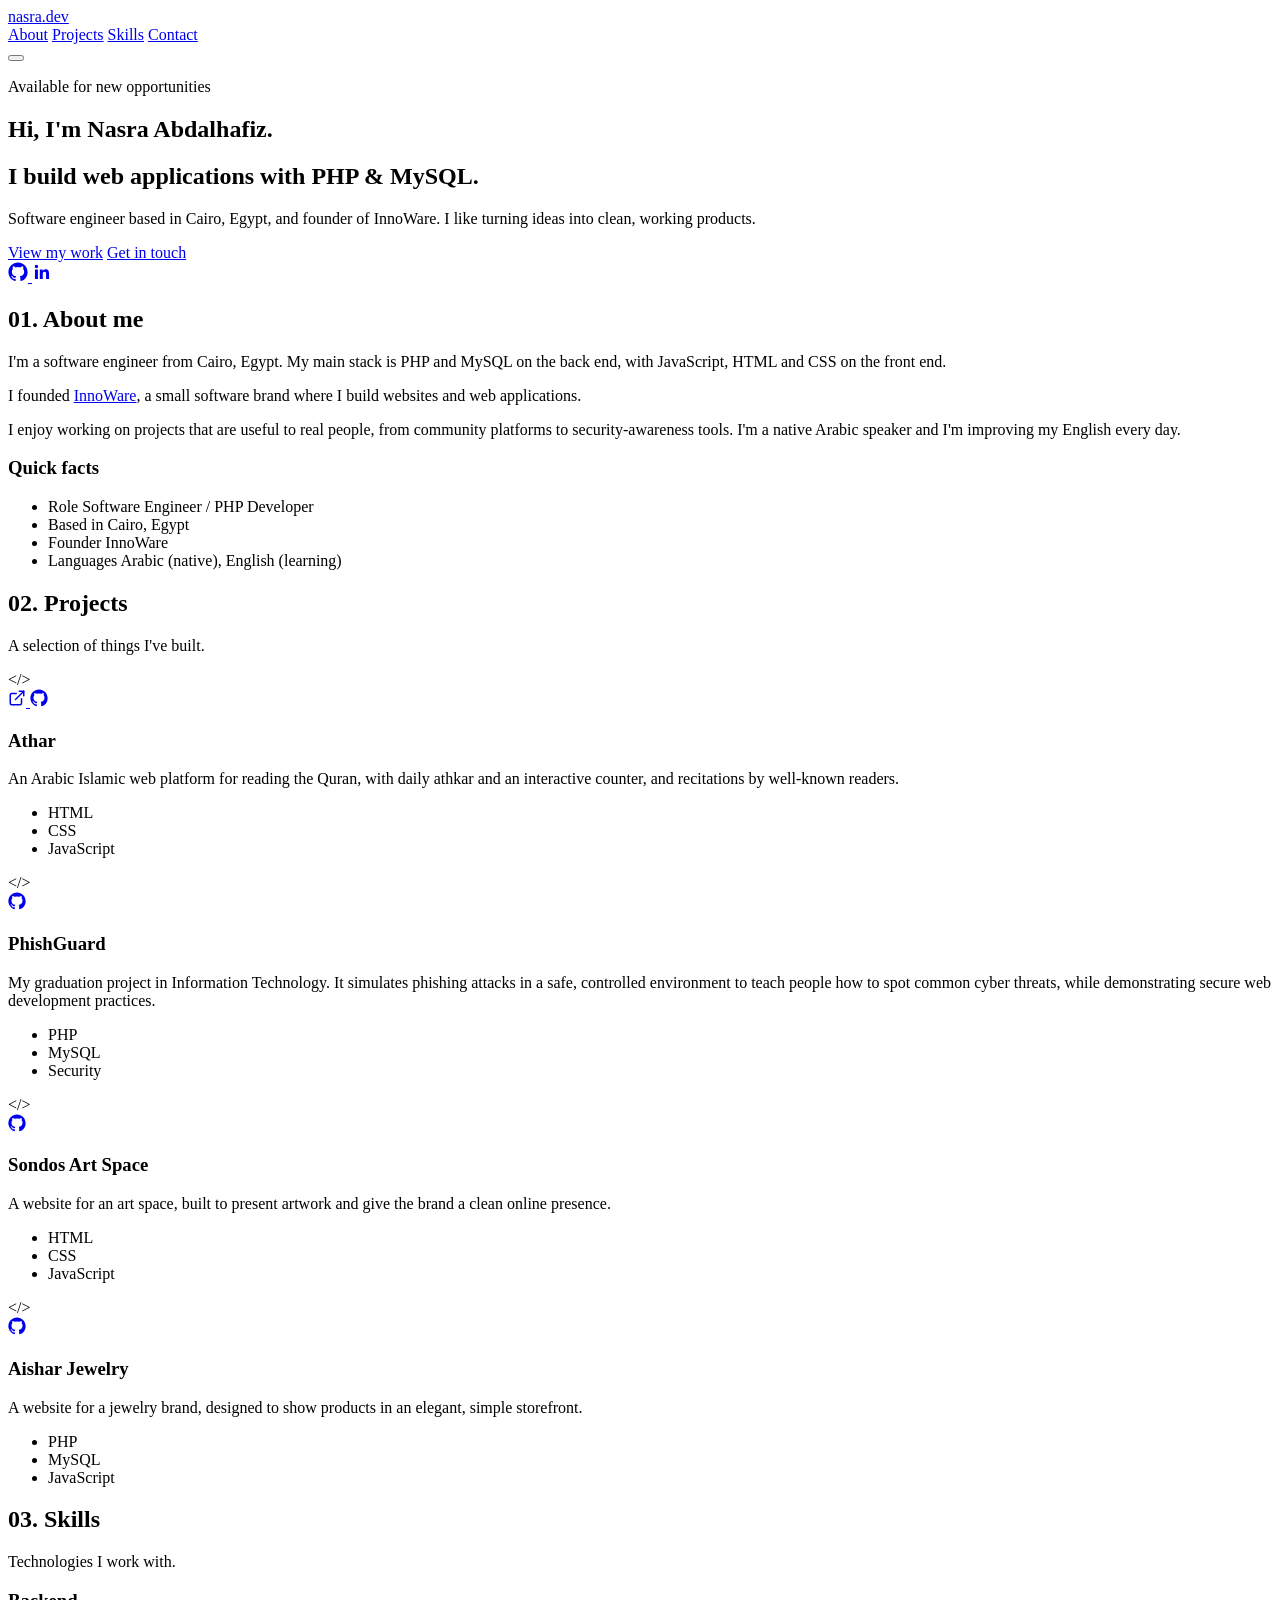
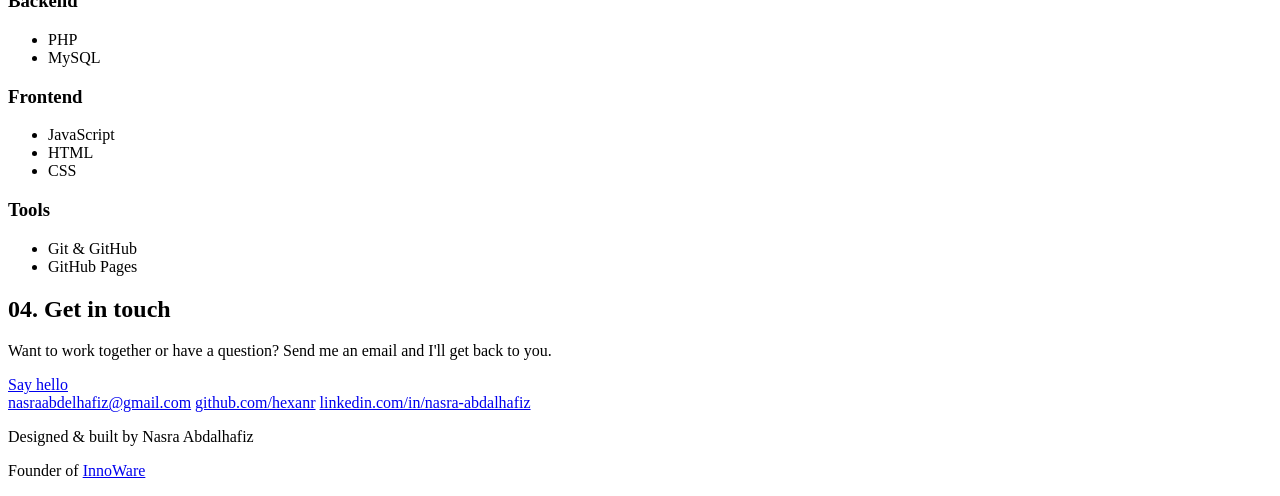
==== index.html @ 67ad98ee "Add portfolio index.html This commit adds a new HTML file for the portfolio of Nasra Abdalhafiz, inc" ====
<!DOCTYPE html>
<html lang="en">
<head>
  <meta charset="UTF-8" />
  <meta name="viewport" content="width=device-width, initial-scale=1.0" />
  <title>Nasra Abdalhafiz — PHP Developer</title>
  <meta name="description" content="Portfolio of Nasra Abdalhafiz, a software engineer and PHP developer based in Cairo, Egypt." />
  <link rel="preconnect" href="https://fonts.googleapis.com" />
  <link rel="preconnect" href="https://fonts.gstatic.com" crossorigin />
  <link href="https://fonts.googleapis.com/css2?family=Inter:wght@400;500;600;700;800&family=JetBrains+Mono:wght@400;600&display=swap" rel="stylesheet" />
  <link rel="stylesheet" href="styles.css" />
</head>
<body>

  <header class="nav" id="top">
    <div class="container nav-inner">
      <a class="logo" href="#top">nasra<span>.dev</span></a>
      <nav class="nav-links" id="navLinks">
        <a href="#about">About</a>
        <a href="#projects">Projects</a>
        <a href="#skills">Skills</a>
        <a href="#contact">Contact</a>
      </nav>
      <button class="nav-toggle" id="navToggle" aria-label="Toggle menu" aria-expanded="false">
        <span></span><span></span><span></span>
      </button>
    </div>
  </header>

  <main>

    <!-- Hero -->
    <section class="hero">
      <div class="container hero-inner">
        <p class="hero-eyebrow"><span class="dot"></span> Available for new opportunities</p>
        <h1>Hi, I'm <span class="accent">Nasra Abdalhafiz</span>.</h1>
        <h2 class="hero-sub">I build web applications with <span class="mono">PHP</span> &amp; <span class="mono">MySQL</span>.</h2>
        <p class="hero-text">
          Software engineer based in Cairo, Egypt, and founder of InnoWare.
          I like turning ideas into clean, working products.
        </p>
        <div class="hero-actions">
          <a class="btn btn-primary" href="#projects">View my work</a>
          <a class="btn btn-ghost" href="#contact">Get in touch</a>
        </div>
        <div class="hero-socials">
          <a href="https://github.com/hexanr" target="_blank" rel="noopener" aria-label="GitHub">
            <svg viewBox="0 0 24 24" width="20" height="20" fill="currentColor"><path d="M12 .5C5.65.5.5 5.65.5 12c0 5.08 3.29 9.39 7.86 10.91.58.11.79-.25.79-.56 0-.27-.01-1.17-.02-2.12-3.2.7-3.88-1.36-3.88-1.36-.52-1.33-1.28-1.68-1.28-1.68-1.04-.71.08-.7.08-.7 1.15.08 1.76 1.19 1.76 1.19 1.03 1.75 2.69 1.25 3.35.95.1-.74.4-1.25.72-1.54-2.55-.29-5.24-1.28-5.24-5.68 0-1.26.45-2.28 1.19-3.09-.12-.29-.52-1.46.11-3.05 0 0 .97-.31 3.17 1.18a11 11 0 0 1 5.78 0c2.2-1.49 3.17-1.18 3.17-1.18.63 1.59.23 2.76.11 3.05.74.81 1.19 1.83 1.19 3.09 0 4.41-2.69 5.38-5.25 5.67.41.35.77 1.05.77 2.12 0 1.53-.01 2.76-.01 3.14 0 .31.21.67.8.56A10.52 10.52 0 0 0 23.5 12C23.5 5.65 18.35.5 12 .5z"/></svg>
          </a>
          <a href="https://www.linkedin.com/in/nasra-abdalhafiz/" target="_blank" rel="noopener" aria-label="LinkedIn">
            <svg viewBox="0 0 24 24" width="20" height="20" fill="currentColor"><path d="M20.45 20.45h-3.55v-5.57c0-1.33-.03-3.04-1.85-3.04-1.85 0-2.14 1.45-2.14 2.94v5.67H9.36V9h3.41v1.56h.05a3.74 3.74 0 0 1 3.37-1.85c3.6 0 4.27 2.37 4.27 5.46v6.28zM5.34 7.43a2.06 2.06 0 1 1 0-4.12 2.06 2.06 0 0 1 0 4.12zM7.12 20.45H3.56V9h3.56v11.45z"/></svg>
          </a>
        </div>
      </div>
    </section>

    <!-- About -->
    <section class="section" id="about">
      <div class="container">
        <h2 class="section-title"><span class="mono section-num">01.</span> About me</h2>
        <div class="about-grid">
          <div class="about-text">
            <p>
              I'm a software engineer from Cairo, Egypt. My main stack is PHP and MySQL on the
              back end, with JavaScript, HTML and CSS on the front end.
            </p>
            <p>
              I founded <a href="https://www.linkedin.com/company/innoware01/" target="_blank" rel="noopener">InnoWare</a>,
              a small software brand where I build websites and web applications.
            </p>
            <p>
              I enjoy working on projects that are useful to real people, from community
              platforms to security-awareness tools. I'm a native Arabic speaker and I'm
              improving my English every day.
            </p>
          </div>
          <div class="about-card">
            <h3>Quick facts</h3>
            <ul>
              <li><span>Role</span> Software Engineer / PHP Developer</li>
              <li><span>Based in</span> Cairo, Egypt</li>
              <li><span>Founder</span> InnoWare</li>
              <li><span>Languages</span> Arabic (native), English (learning)</li>
            </ul>
          </div>
        </div>
      </div>
    </section>

    <!-- Projects -->
    <section class="section section-alt" id="projects">
      <div class="container">
        <h2 class="section-title"><span class="mono section-num">02.</span> Projects</h2>
        <p class="section-lead">A selection of things I've built.</p>

        <div class="projects-grid">

          <article class="project-card">
            <div class="project-top">
              <span class="project-icon mono">&lt;/&gt;</span>
              <div class="project-links">
                <a href="https://hexanr.github.io/Athar/" target="_blank" rel="noopener" aria-label="Live site">
                  <svg viewBox="0 0 24 24" width="18" height="18" fill="none" stroke="currentColor" stroke-width="2" stroke-linecap="round" stroke-linejoin="round"><path d="M18 13v6a2 2 0 0 1-2 2H5a2 2 0 0 1-2-2V8a2 2 0 0 1 2-2h6"/><polyline points="15 3 21 3 21 9"/><line x1="10" y1="14" x2="21" y2="3"/></svg>
                </a>
                <a href="https://github.com/hexanr/Athar" target="_blank" rel="noopener" aria-label="Source code">
                  <svg viewBox="0 0 24 24" width="18" height="18" fill="currentColor"><path d="M12 .5C5.65.5.5 5.65.5 12c0 5.08 3.29 9.39 7.86 10.91.58.11.79-.25.79-.56 0-.27-.01-1.17-.02-2.12-3.2.7-3.88-1.36-3.88-1.36-.52-1.33-1.28-1.68-1.28-1.68-1.04-.71.08-.7.08-.7 1.15.08 1.76 1.19 1.76 1.19 1.03 1.75 2.69 1.25 3.35.95.1-.74.4-1.25.72-1.54-2.55-.29-5.24-1.28-5.24-5.68 0-1.26.45-2.28 1.19-3.09-.12-.29-.52-1.46.11-3.05 0 0 .97-.31 3.17 1.18a11 11 0 0 1 5.78 0c2.2-1.49 3.17-1.18 3.17-1.18.63 1.59.23 2.76.11 3.05.74.81 1.19 1.83 1.19 3.09 0 4.41-2.69 5.38-5.25 5.67.41.35.77 1.05.77 2.12 0 1.53-.01 2.76-.01 3.14 0 .31.21.67.8.56A10.52 10.52 0 0 0 23.5 12C23.5 5.65 18.35.5 12 .5z"/></svg>
                </a>
              </div>
            </div>
            <h3>Athar</h3>
            <p>
              An Arabic Islamic web platform for reading the Quran, with daily athkar
              and an interactive counter, and recitations by well-known readers.
            </p>
            <ul class="tag-list mono">
              <li>HTML</li><li>CSS</li><li>JavaScript</li>
            </ul>
          </article>

          <article class="project-card">
            <div class="project-top">
              <span class="project-icon mono">&lt;/&gt;</span>
              <div class="project-links">
                <a href="https://github.com/hexanr/Educational-Phishing" target="_blank" rel="noopener" aria-label="Source code">
                  <svg viewBox="0 0 24 24" width="18" height="18" fill="currentColor"><path d="M12 .5C5.65.5.5 5.65.5 12c0 5.08 3.29 9.39 7.86 10.91.58.11.79-.25.79-.56 0-.27-.01-1.17-.02-2.12-3.2.7-3.88-1.36-3.88-1.36-.52-1.33-1.28-1.68-1.28-1.68-1.04-.71.08-.7.08-.7 1.15.08 1.76 1.19 1.76 1.19 1.03 1.75 2.69 1.25 3.35.95.1-.74.4-1.25.72-1.54-2.55-.29-5.24-1.28-5.24-5.68 0-1.26.45-2.28 1.19-3.09-.12-.29-.52-1.46.11-3.05 0 0 .97-.31 3.17 1.18a11 11 0 0 1 5.78 0c2.2-1.49 3.17-1.18 3.17-1.18.63 1.59.23 2.76.11 3.05.74.81 1.19 1.83 1.19 3.09 0 4.41-2.69 5.38-5.25 5.67.41.35.77 1.05.77 2.12 0 1.53-.01 2.76-.01 3.14 0 .31.21.67.8.56A10.52 10.52 0 0 0 23.5 12C23.5 5.65 18.35.5 12 .5z"/></svg>
                </a>
              </div>
            </div>
            <h3>PhishGuard</h3>
            <p>
              My graduation project in Information Technology. It simulates phishing attacks
              in a safe, controlled environment to teach people how to spot common cyber threats,
              while demonstrating secure web development practices.
            </p>
            <ul class="tag-list mono">
              <li>PHP</li><li>MySQL</li><li>Security</li>
            </ul>
          </article>

          <article class="project-card">
            <div class="project-top">
              <span class="project-icon mono">&lt;/&gt;</span>
              <div class="project-links">
                <a href="https://github.com/hexanr/Sondos-Art-Space" target="_blank" rel="noopener" aria-label="Source code">
                  <svg viewBox="0 0 24 24" width="18" height="18" fill="currentColor"><path d="M12 .5C5.65.5.5 5.65.5 12c0 5.08 3.29 9.39 7.86 10.91.58.11.79-.25.79-.56 0-.27-.01-1.17-.02-2.12-3.2.7-3.88-1.36-3.88-1.36-.52-1.33-1.28-1.68-1.28-1.68-1.04-.71.08-.7.08-.7 1.15.08 1.76 1.19 1.76 1.19 1.03 1.75 2.69 1.25 3.35.95.1-.74.4-1.25.72-1.54-2.55-.29-5.24-1.28-5.24-5.68 0-1.26.45-2.28 1.19-3.09-.12-.29-.52-1.46.11-3.05 0 0 .97-.31 3.17 1.18a11 11 0 0 1 5.78 0c2.2-1.49 3.17-1.18 3.17-1.18.63 1.59.23 2.76.11 3.05.74.81 1.19 1.83 1.19 3.09 0 4.41-2.69 5.38-5.25 5.67.41.35.77 1.05.77 2.12 0 1.53-.01 2.76-.01 3.14 0 .31.21.67.8.56A10.52 10.52 0 0 0 23.5 12C23.5 5.65 18.35.5 12 .5z"/></svg>
                </a>
              </div>
            </div>
            <h3>Sondos Art Space</h3>
            <p>
              A website for an art space, built to present artwork and give the brand
              a clean online presence.
            </p>
            <ul class="tag-list mono">
              <li>HTML</li><li>CSS</li><li>JavaScript</li>
            </ul>
          </article>

          <article class="project-card">
            <div class="project-top">
              <span class="project-icon mono">&lt;/&gt;</span>
              <div class="project-links">
                <a href="https://github.com/hexanr" target="_blank" rel="noopener" aria-label="GitHub profile">
                  <svg viewBox="0 0 24 24" width="18" height="18" fill="currentColor"><path d="M12 .5C5.65.5.5 5.65.5 12c0 5.08 3.29 9.39 7.86 10.91.58.11.79-.25.79-.56 0-.27-.01-1.17-.02-2.12-3.2.7-3.88-1.36-3.88-1.36-.52-1.33-1.28-1.68-1.28-1.68-1.04-.71.08-.7.08-.7 1.15.08 1.76 1.19 1.76 1.19 1.03 1.75 2.69 1.25 3.35.95.1-.74.4-1.25.72-1.54-2.55-.29-5.24-1.28-5.24-5.68 0-1.26.45-2.28 1.19-3.09-.12-.29-.52-1.46.11-3.05 0 0 .97-.31 3.17 1.18a11 11 0 0 1 5.78 0c2.2-1.49 3.17-1.18 3.17-1.18.63 1.59.23 2.76.11 3.05.74.81 1.19 1.83 1.19 3.09 0 4.41-2.69 5.38-5.25 5.67.41.35.77 1.05.77 2.12 0 1.53-.01 2.76-.01 3.14 0 .31.21.67.8.56A10.52 10.52 0 0 0 23.5 12C23.5 5.65 18.35.5 12 .5z"/></svg>
                </a>
              </div>
            </div>
            <h3>Aishar Jewelry</h3>
            <p>
              A website for a jewelry brand, designed to show products in an elegant,
              simple storefront.
            </p>
            <ul class="tag-list mono">
              <li>PHP</li><li>MySQL</li><li>JavaScript</li>
            </ul>
          </article>

        </div>
      </div>
    </section>

    <!-- Skills -->
    <section class="section" id="skills">
      <div class="container">
        <h2 class="section-title"><span class="mono section-num">03.</span> Skills</h2>
        <p class="section-lead">Technologies I work with.</p>
        <div class="skills-grid">
          <div class="skill-card">
            <h3 class="mono">Backend</h3>
            <ul><li>PHP</li><li>MySQL</li></ul>
          </div>
          <div class="skill-card">
            <h3 class="mono">Frontend</h3>
            <ul><li>JavaScript</li><li>HTML</li><li>CSS</li></ul>
          </div>
          <div class="skill-card">
            <h3 class="mono">Tools</h3>
            <ul><li>Git &amp; GitHub</li><li>GitHub Pages</li></ul>
          </div>
        </div>
      </div>
    </section>

    <!-- Contact -->
    <section class="section section-alt" id="contact">
      <div class="container contact-inner">
        <h2 class="section-title"><span class="mono section-num">04.</span> Get in touch</h2>
        <p>
          Want to work together or have a question? Send me an email and I'll get back to you.
        </p>
        <a class="btn btn-primary btn-big" href="mailto:nasraabdelhafiz@gmail.com">Say hello</a>
        <div class="contact-links">
          <a href="mailto:nasraabdelhafiz@gmail.com">nasraabdelhafiz@gmail.com</a>
          <a href="https://github.com/hexanr" target="_blank" rel="noopener">github.com/hexanr</a>
          <a href="https://www.linkedin.com/in/nasra-abdalhafiz/" target="_blank" rel="noopener">linkedin.com/in/nasra-abdalhafiz</a>
        </div>
      </div>
    </section>

  </main>

  <footer class="footer">
    <div class="container footer-inner">
      <p>Designed &amp; built by Nasra Abdalhafiz</p>
      <p class="mono">Founder of <a href="https://www.linkedin.com/company/innoware01/" target="_blank" rel="noopener">InnoWare</a></p>
    </div>
  </footer>

  <script src="script.js"></script>
</body>
</html>
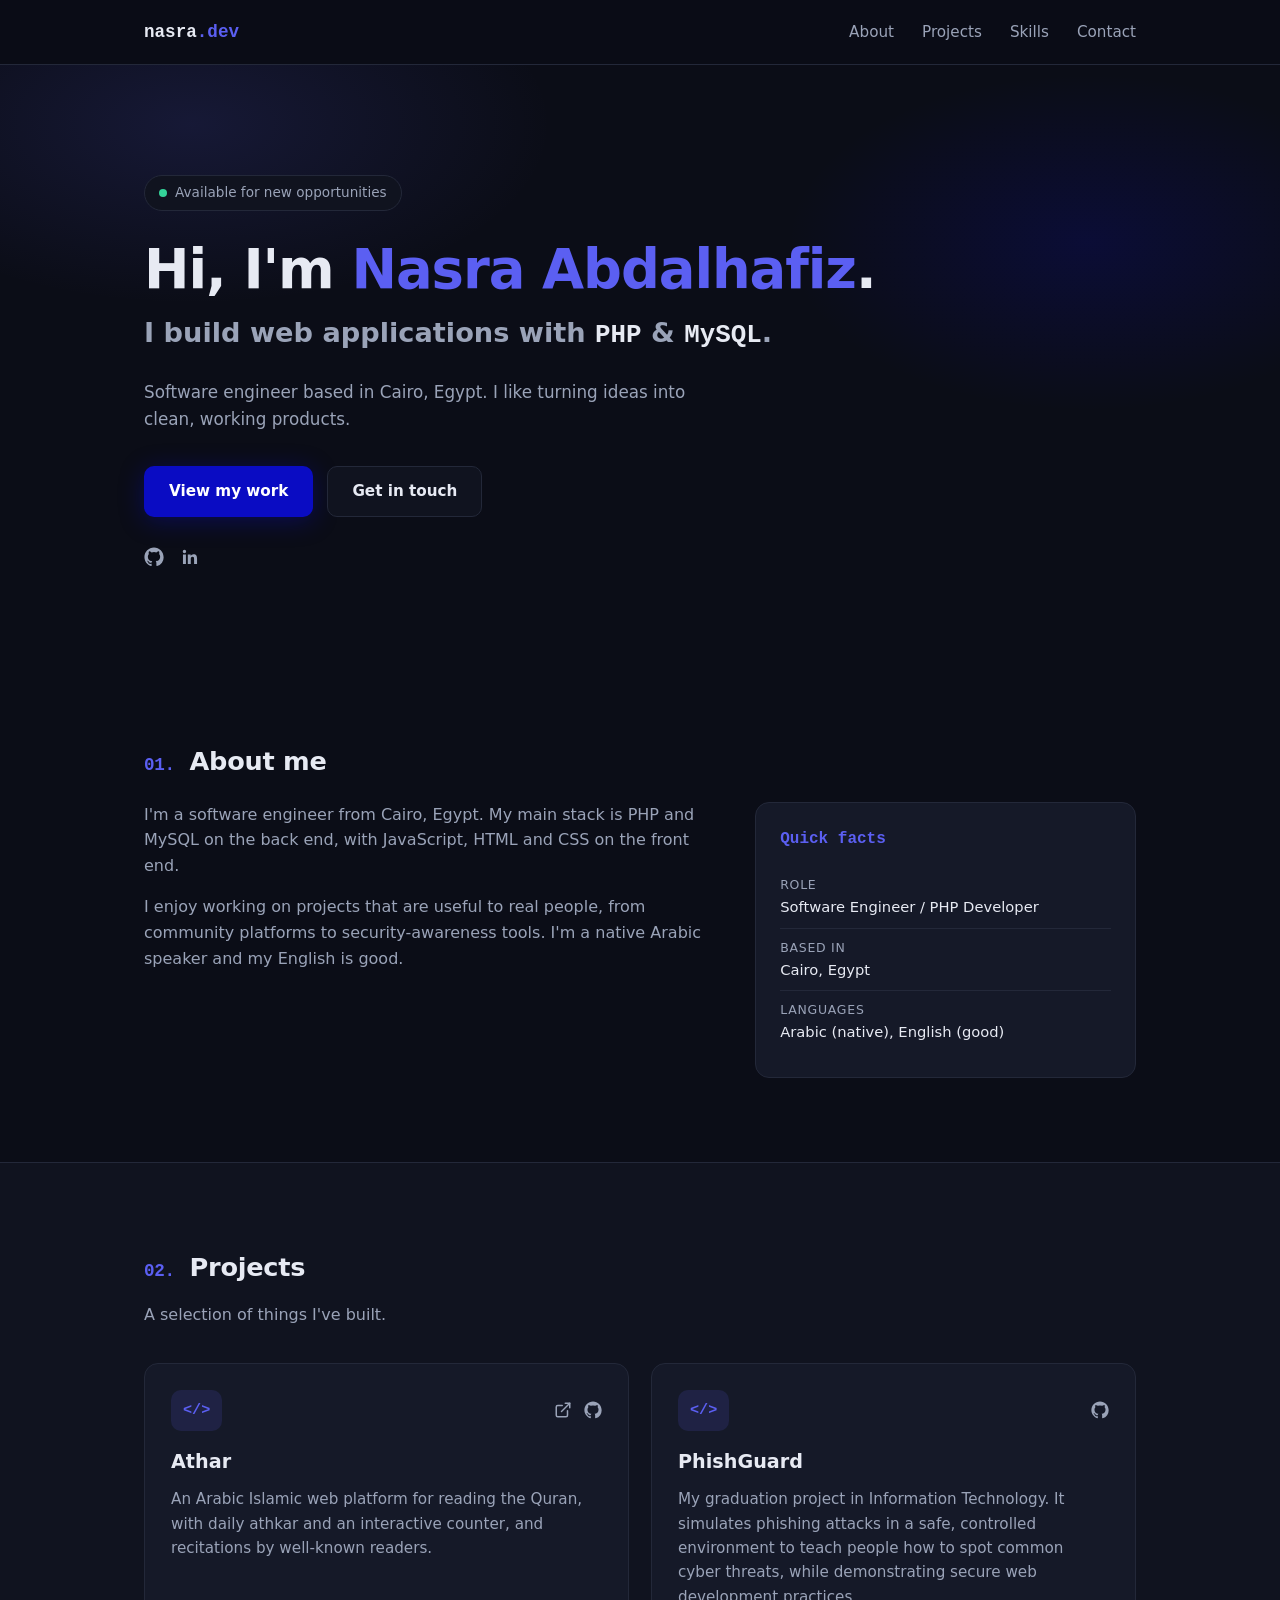
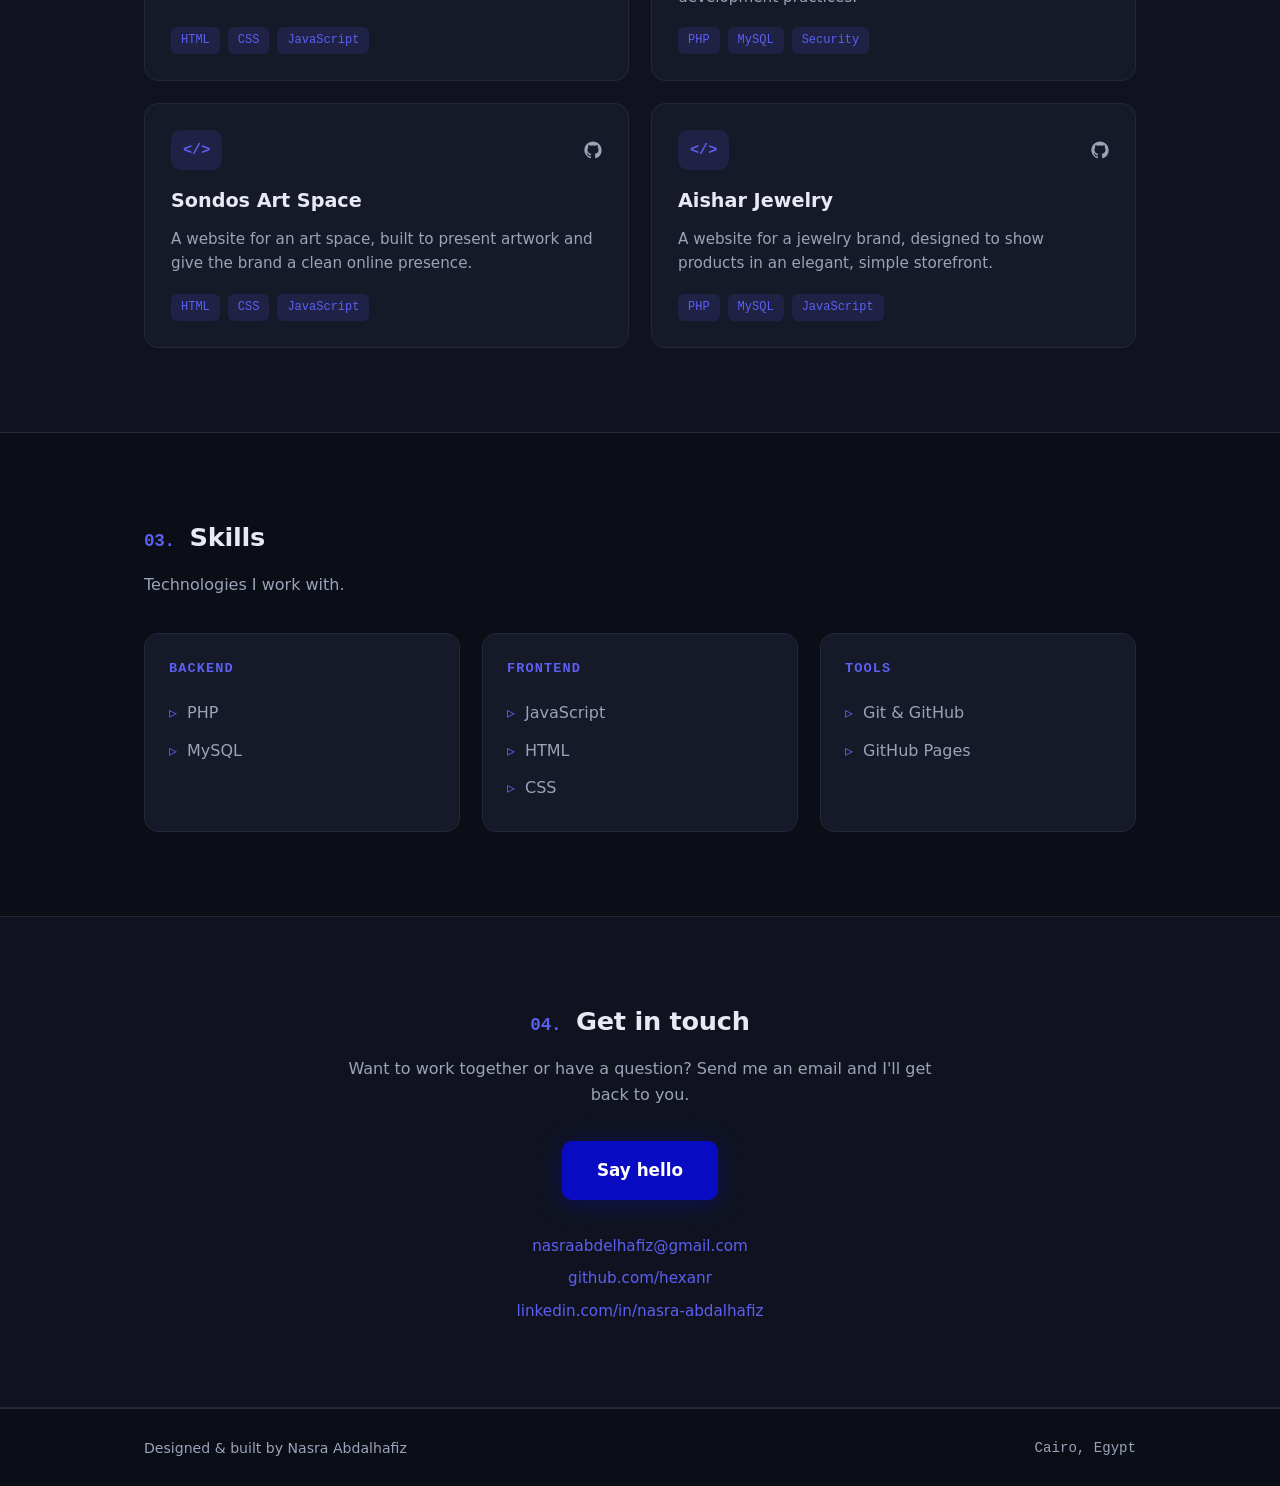
==== commit 8ce73608: "Remove brand mentions from portfolio Removed references to InnoWare and updated language proficiency" ====
--- a/index.html
+++ b/index.html
@@ -36,7 +36,7 @@
         <h1>Hi, I'm <span class="accent">Nasra Abdalhafiz</span>.</h1>
         <h2 class="hero-sub">I build web applications with <span class="mono">PHP</span> &amp; <span class="mono">MySQL</span>.</h2>
         <p class="hero-text">
-          Software engineer based in Cairo, Egypt, and founder of InnoWare.
+          Software engineer based in Cairo, Egypt.
           I like turning ideas into clean, working products.
         </p>
         <div class="hero-actions">
@@ -65,13 +65,8 @@
               back end, with JavaScript, HTML and CSS on the front end.
             </p>
             <p>
-              I founded <a href="https://www.linkedin.com/company/innoware01/" target="_blank" rel="noopener">InnoWare</a>,
-              a small software brand where I build websites and web applications.
-            </p>
-            <p>
               I enjoy working on projects that are useful to real people, from community
-              platforms to security-awareness tools. I'm a native Arabic speaker and I'm
-              improving my English every day.
+              platforms to security-awareness tools. I'm a native Arabic speaker and my English is good.
             </p>
           </div>
           <div class="about-card">
@@ -79,8 +74,7 @@
             <ul>
               <li><span>Role</span> Software Engineer / PHP Developer</li>
               <li><span>Based in</span> Cairo, Egypt</li>
-              <li><span>Founder</span> InnoWare</li>
-              <li><span>Languages</span> Arabic (native), English (learning)</li>
+              <li><span>Languages</span> Arabic (native), English (good)</li>
             </ul>
           </div>
         </div>
@@ -222,7 +216,7 @@
   <footer class="footer">
     <div class="container footer-inner">
       <p>Designed &amp; built by Nasra Abdalhafiz</p>
-      <p class="mono">Founder of <a href="https://www.linkedin.com/company/innoware01/" target="_blank" rel="noopener">InnoWare</a></p>
+      <p class="mono">Cairo, Egypt</p>
     </div>
   </footer>
 
--- a/styles.css
+++ b/styles.css
@@ -0,0 +1,173 @@
+:root {
+  --bg: #0b0d17;
+  --bg-alt: #10131f;
+  --card: #151928;
+  --border: #232839;
+  --text: #e7eaf3;
+  --text-dim: #9aa3b8;
+  --accent: #5b5ff2;
+  --accent-deep: #0A0CC3;
+  --accent-soft: rgba(91, 95, 242, 0.14);
+  --radius: 14px;
+  --font: 'Inter', system-ui, -apple-system, sans-serif;
+  --mono: 'JetBrains Mono', ui-monospace, monospace;
+}
+
+* { margin: 0; padding: 0; box-sizing: border-box; }
+
+html { scroll-behavior: smooth; scroll-padding-top: 80px; }
+
+body {
+  background: var(--bg);
+  color: var(--text);
+  font-family: var(--font);
+  line-height: 1.6;
+  -webkit-font-smoothing: antialiased;
+}
+
+.container { max-width: 1040px; margin: 0 auto; padding: 0 24px; }
+
+.mono { font-family: var(--mono); }
+
+a { color: var(--accent); text-decoration: none; }
+a:hover { text-decoration: underline; }
+
+/* ---------- Nav ---------- */
+.nav {
+  position: sticky; top: 0; z-index: 50;
+  background: rgba(11, 13, 23, 0.85);
+  backdrop-filter: blur(12px);
+  border-bottom: 1px solid var(--border);
+}
+.nav-inner { display: flex; align-items: center; justify-content: space-between; height: 64px; }
+.logo { font-family: var(--mono); font-weight: 600; font-size: 1.1rem; color: var(--text); }
+.logo:hover { text-decoration: none; }
+.logo span { color: var(--accent); }
+.nav-links { display: flex; gap: 28px; }
+.nav-links a { color: var(--text-dim); font-size: 0.95rem; font-weight: 500; }
+.nav-links a:hover { color: var(--text); text-decoration: none; }
+.nav-toggle { display: none; background: none; border: none; cursor: pointer; flex-direction: column; gap: 5px; padding: 8px; }
+.nav-toggle span { display: block; width: 22px; height: 2px; background: var(--text); transition: 0.25s; }
+
+/* ---------- Hero ---------- */
+.hero {
+  padding: 110px 0 90px;
+  background:
+    radial-gradient(600px 300px at 15% 10%, var(--accent-soft), transparent 60%),
+    radial-gradient(500px 280px at 85% 30%, rgba(10, 12, 195, 0.18), transparent 60%),
+    var(--bg);
+}
+.hero-eyebrow {
+  display: inline-flex; align-items: center; gap: 8px;
+  font-size: 0.85rem; color: var(--text-dim);
+  border: 1px solid var(--border); border-radius: 999px;
+  padding: 6px 14px; margin-bottom: 28px; background: var(--bg-alt);
+}
+.hero-eyebrow .dot { width: 8px; height: 8px; border-radius: 50%; background: #34d399; }
+.hero h1 { font-size: clamp(2.2rem, 5.5vw, 3.4rem); font-weight: 800; letter-spacing: -0.02em; line-height: 1.15; }
+.accent { color: var(--accent); }
+.hero-sub { font-size: clamp(1.2rem, 3vw, 1.7rem); font-weight: 600; color: var(--text-dim); margin-top: 10px; }
+.hero-sub .mono { color: var(--text); font-size: 0.95em; }
+.hero-text { max-width: 560px; margin-top: 22px; color: var(--text-dim); font-size: 1.05rem; }
+.hero-actions { display: flex; gap: 14px; margin-top: 34px; flex-wrap: wrap; }
+.hero-socials { display: flex; gap: 16px; margin-top: 30px; }
+.hero-socials a { color: var(--text-dim); display: inline-flex; transition: color 0.2s, transform 0.2s; }
+.hero-socials a:hover { color: var(--accent); transform: translateY(-2px); text-decoration: none; }
+
+/* ---------- Buttons ---------- */
+.btn {
+  display: inline-block; padding: 12px 24px; border-radius: 10px;
+  font-weight: 600; font-size: 0.95rem; transition: 0.2s; border: 1px solid transparent;
+}
+.btn:hover { text-decoration: none; transform: translateY(-1px); }
+.btn-primary { background: var(--accent-deep); color: #fff; box-shadow: 0 4px 24px rgba(10, 12, 195, 0.35); }
+.btn-primary:hover { background: #1618e8; }
+.btn-ghost { border-color: var(--border); color: var(--text); background: var(--bg-alt); }
+.btn-ghost:hover { border-color: var(--accent); color: var(--accent); }
+.btn-big { padding: 15px 34px; font-size: 1.05rem; margin-top: 8px; }
+
+/* ---------- Sections ---------- */
+.section { padding: 84px 0; }
+.section-alt { background: var(--bg-alt); border-top: 1px solid var(--border); border-bottom: 1px solid var(--border); }
+.section-title { font-size: 1.6rem; font-weight: 700; margin-bottom: 14px; letter-spacing: -0.01em; }
+.section-num { color: var(--accent); font-size: 1.1rem; margin-right: 6px; }
+.section-lead { color: var(--text-dim); margin-bottom: 36px; }
+
+/* ---------- About ---------- */
+.about-grid { display: grid; grid-template-columns: 1.5fr 1fr; gap: 40px; margin-top: 20px; align-items: start; }
+.about-text p { color: var(--text-dim); margin-bottom: 16px; }
+.about-card {
+  background: var(--card); border: 1px solid var(--border);
+  border-radius: var(--radius); padding: 24px;
+}
+.about-card h3 { font-size: 1rem; margin-bottom: 14px; color: var(--accent); font-family: var(--mono); }
+.about-card ul { list-style: none; }
+.about-card li { padding: 9px 0; border-bottom: 1px solid var(--border); font-size: 0.92rem; }
+.about-card li:last-child { border-bottom: none; }
+.about-card li span { display: block; color: var(--text-dim); font-size: 0.78rem; text-transform: uppercase; letter-spacing: 0.06em; }
+
+/* ---------- Projects ---------- */
+.projects-grid { display: grid; grid-template-columns: repeat(2, 1fr); gap: 22px; }
+.project-card {
+  background: var(--card); border: 1px solid var(--border); border-radius: var(--radius);
+  padding: 26px; display: flex; flex-direction: column; transition: 0.25s;
+}
+.project-card:hover { transform: translateY(-4px); border-color: var(--accent); box-shadow: 0 12px 40px rgba(0, 0, 0, 0.35); }
+.project-top { display: flex; justify-content: space-between; align-items: center; margin-bottom: 16px; }
+.project-icon {
+  color: var(--accent); background: var(--accent-soft);
+  border-radius: 10px; padding: 8px 12px; font-size: 0.95rem; font-weight: 600;
+}
+.project-links { display: flex; gap: 12px; }
+.project-links a { color: var(--text-dim); display: inline-flex; }
+.project-links a:hover { color: var(--accent); text-decoration: none; }
+.project-card h3 { font-size: 1.2rem; margin-bottom: 10px; }
+.project-card p { color: var(--text-dim); font-size: 0.95rem; flex: 1; }
+.tag-list { list-style: none; display: flex; gap: 8px; flex-wrap: wrap; margin-top: 18px; }
+.tag-list li {
+  font-size: 0.75rem; color: var(--accent);
+  background: var(--accent-soft); border-radius: 6px; padding: 4px 10px;
+}
+
+/* ---------- Skills ---------- */
+.skills-grid { display: grid; grid-template-columns: repeat(3, 1fr); gap: 22px; }
+.skill-card {
+  background: var(--card); border: 1px solid var(--border);
+  border-radius: var(--radius); padding: 24px; transition: 0.25s;
+}
+.skill-card:hover { border-color: var(--accent); }
+.skill-card h3 { font-size: 0.85rem; color: var(--accent); text-transform: uppercase; letter-spacing: 0.08em; margin-bottom: 14px; }
+.skill-card ul { list-style: none; }
+.skill-card li { padding: 6px 0 6px 18px; position: relative; color: var(--text-dim); }
+.skill-card li::before { content: '▹'; position: absolute; left: 0; color: var(--accent); }
+
+/* ---------- Contact ---------- */
+.contact-inner { text-align: center; max-width: 640px; margin: 0 auto; }
+.contact-inner .section-title { justify-content: center; }
+.contact-inner p { color: var(--text-dim); margin: 14px 0 26px; }
+.contact-links { display: flex; flex-direction: column; gap: 8px; margin-top: 34px; font-size: 0.95rem; }
+
+/* ---------- Footer ---------- */
+.footer { border-top: 1px solid var(--border); padding: 28px 0; }
+.footer-inner { display: flex; justify-content: space-between; align-items: center; flex-wrap: wrap; gap: 8px; color: var(--text-dim); font-size: 0.88rem; }
+
+/* ---------- Reveal animation ---------- */
+.section, .hero-inner { opacity: 0; transform: translateY(18px); transition: opacity 0.6s ease, transform 0.6s ease; }
+.section.visible, .hero-inner.visible { opacity: 1; transform: none; }
+
+/* ---------- Responsive ---------- */
+@media (max-width: 820px) {
+  .about-grid, .projects-grid, .skills-grid { grid-template-columns: 1fr; }
+  .hero { padding: 80px 0 64px; }
+}
+@media (max-width: 640px) {
+  .nav-links {
+    position: fixed; inset: 64px 0 auto 0; flex-direction: column; gap: 0;
+    background: var(--bg-alt); border-bottom: 1px solid var(--border);
+    max-height: 0; overflow: hidden; transition: max-height 0.3s ease;
+  }
+  .nav-links.open { max-height: 300px; }
+  .nav-links a { padding: 14px 24px; border-top: 1px solid var(--border); }
+  .nav-toggle { display: flex; }
+  .footer-inner { flex-direction: column; text-align: center; }
+}
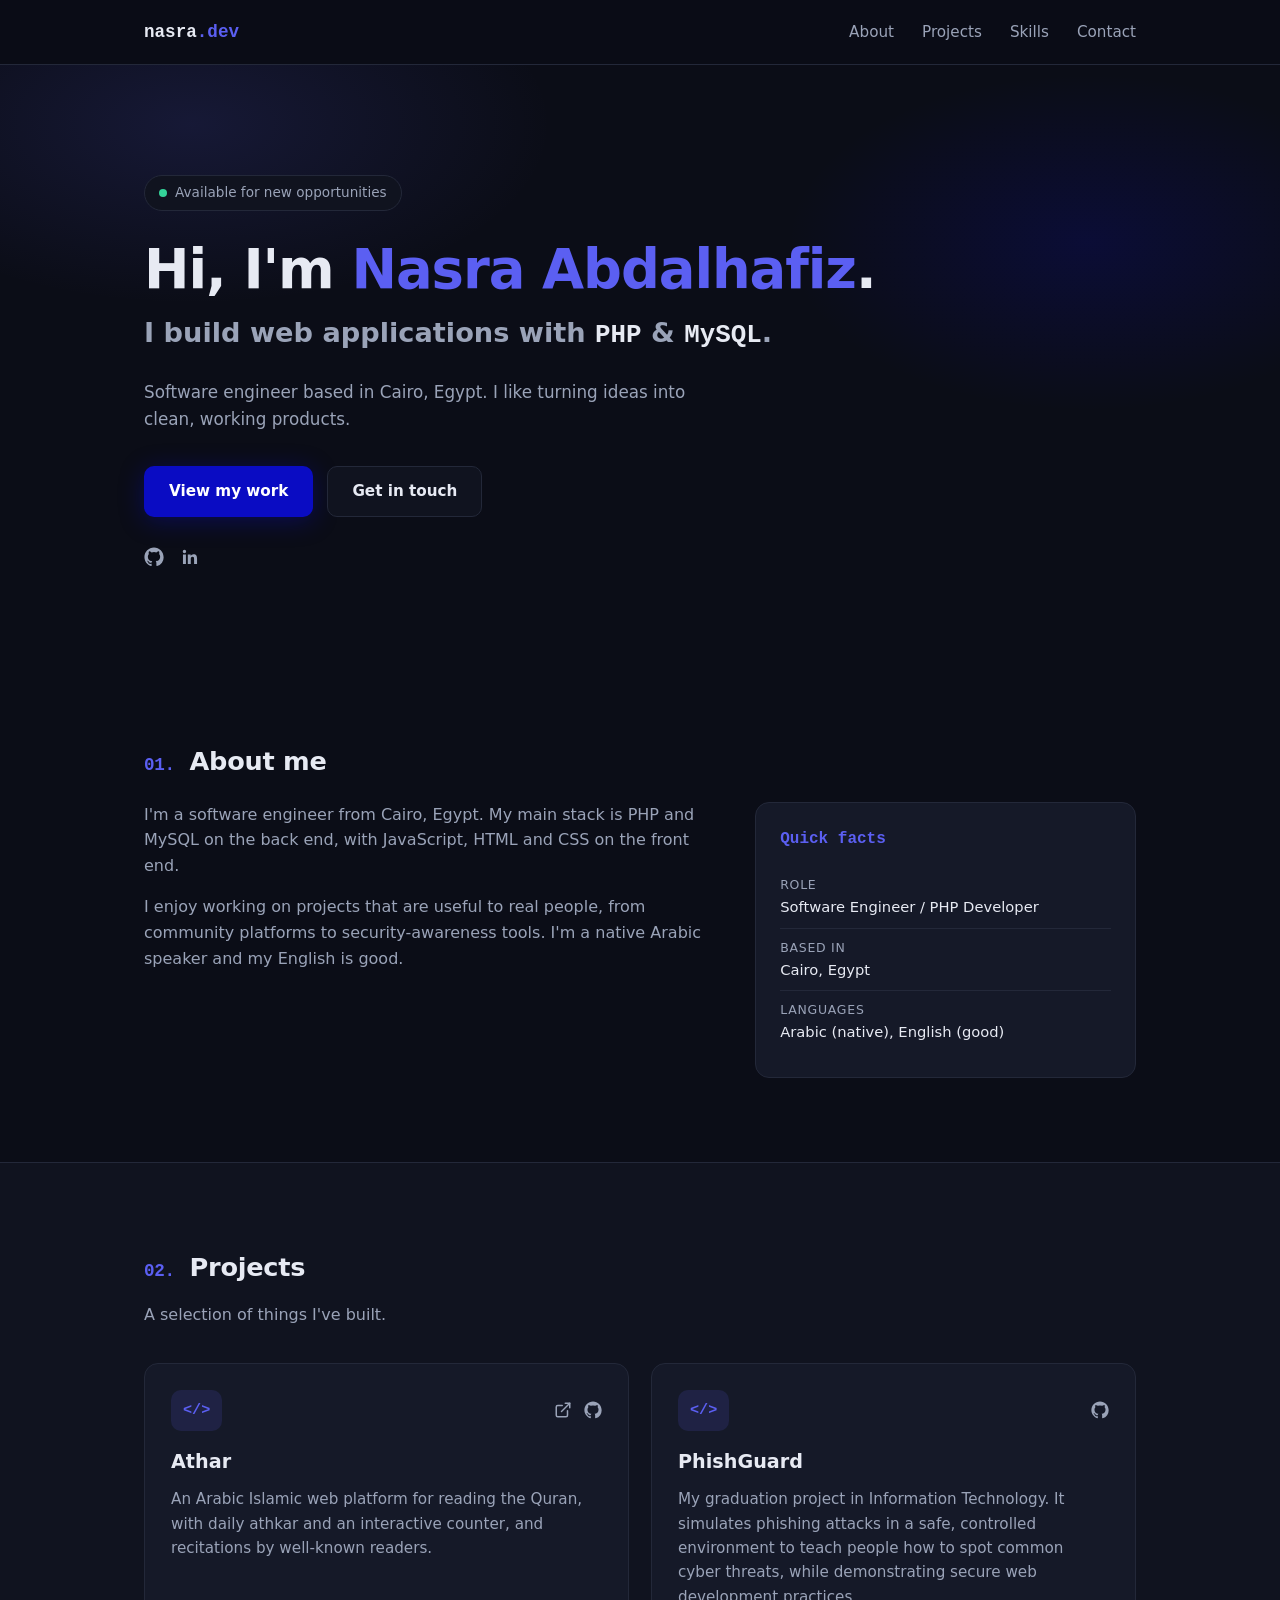
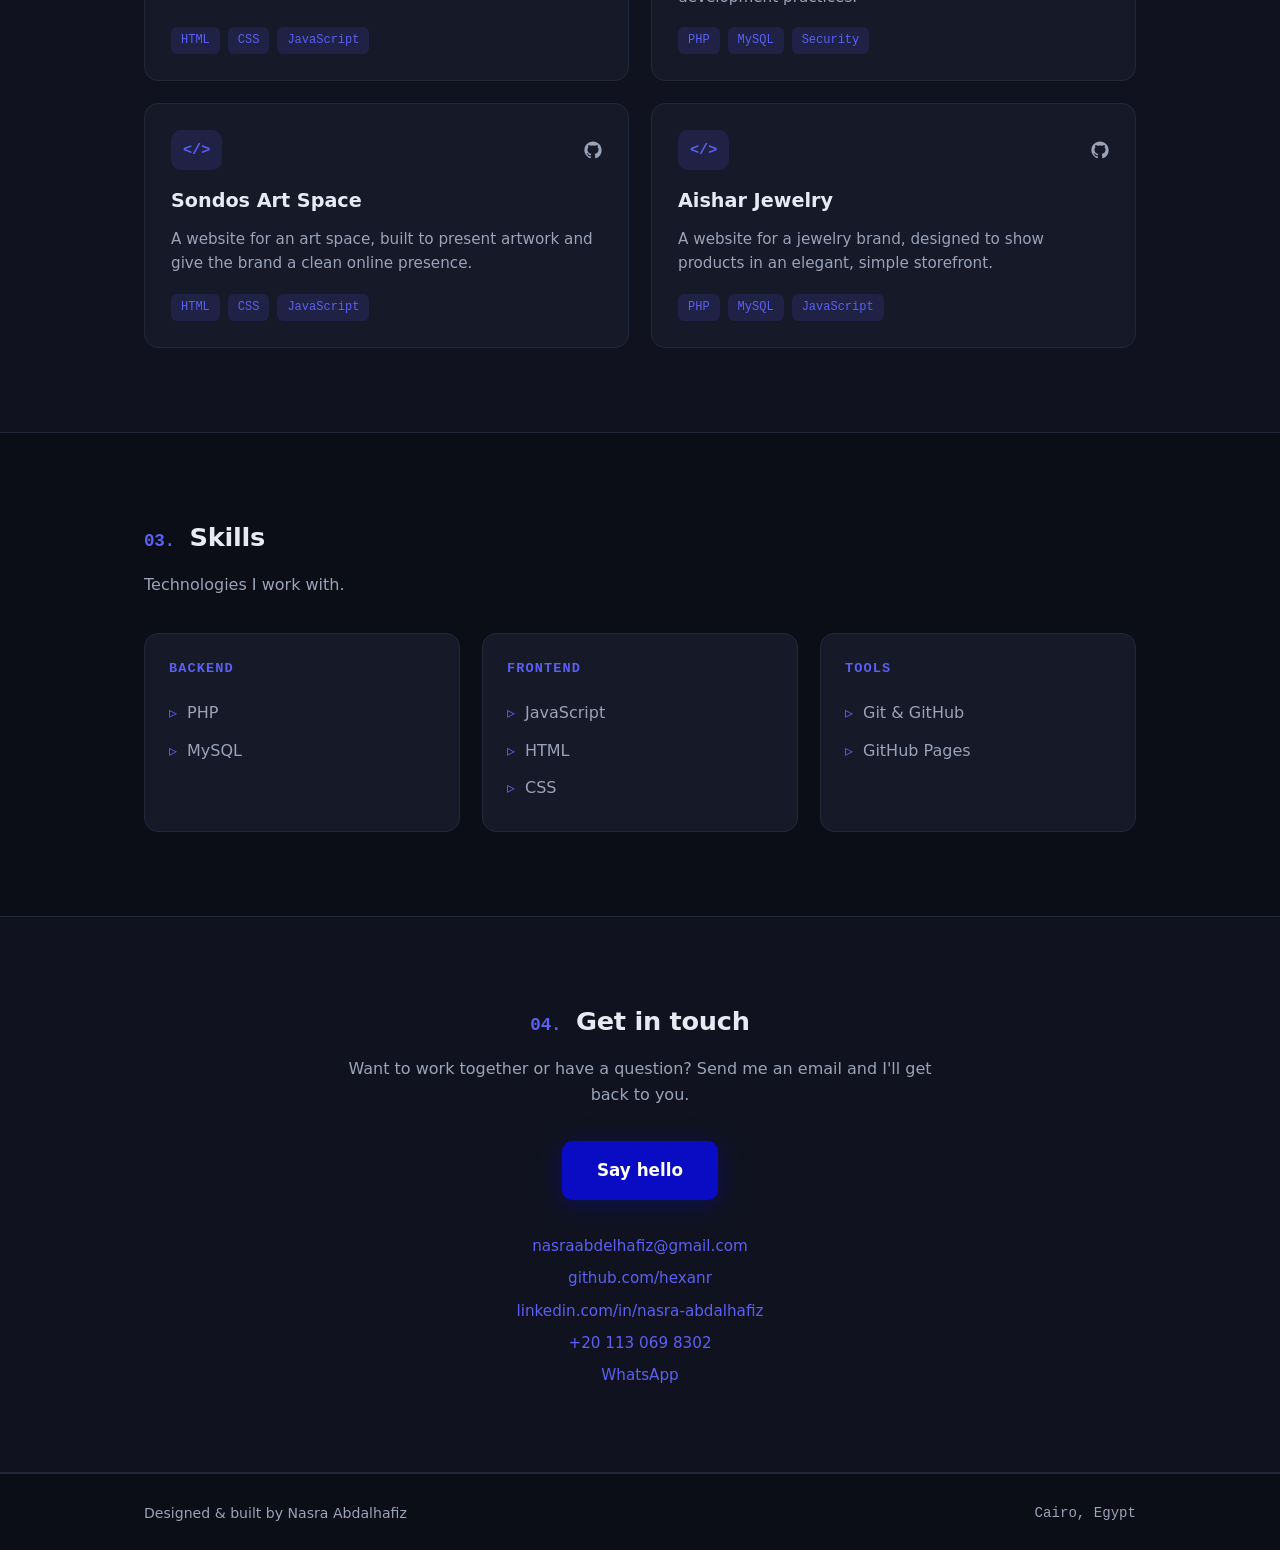
==== commit a02930c8: "Add phone and WhatsApp links to contact section" ====
--- a/index.html
+++ b/index.html
@@ -207,6 +207,8 @@
           <a href="mailto:nasraabdelhafiz@gmail.com">nasraabdelhafiz@gmail.com</a>
           <a href="https://github.com/hexanr" target="_blank" rel="noopener">github.com/hexanr</a>
           <a href="https://www.linkedin.com/in/nasra-abdalhafiz/" target="_blank" rel="noopener">linkedin.com/in/nasra-abdalhafiz</a>
+          <a href="tel:+201130698302">+20 113 069 8302</a>
+          <a href="https://wa.me/201130698302" target="_blank" rel="noopener">WhatsApp</a>
         </div>
       </div>
     </section>
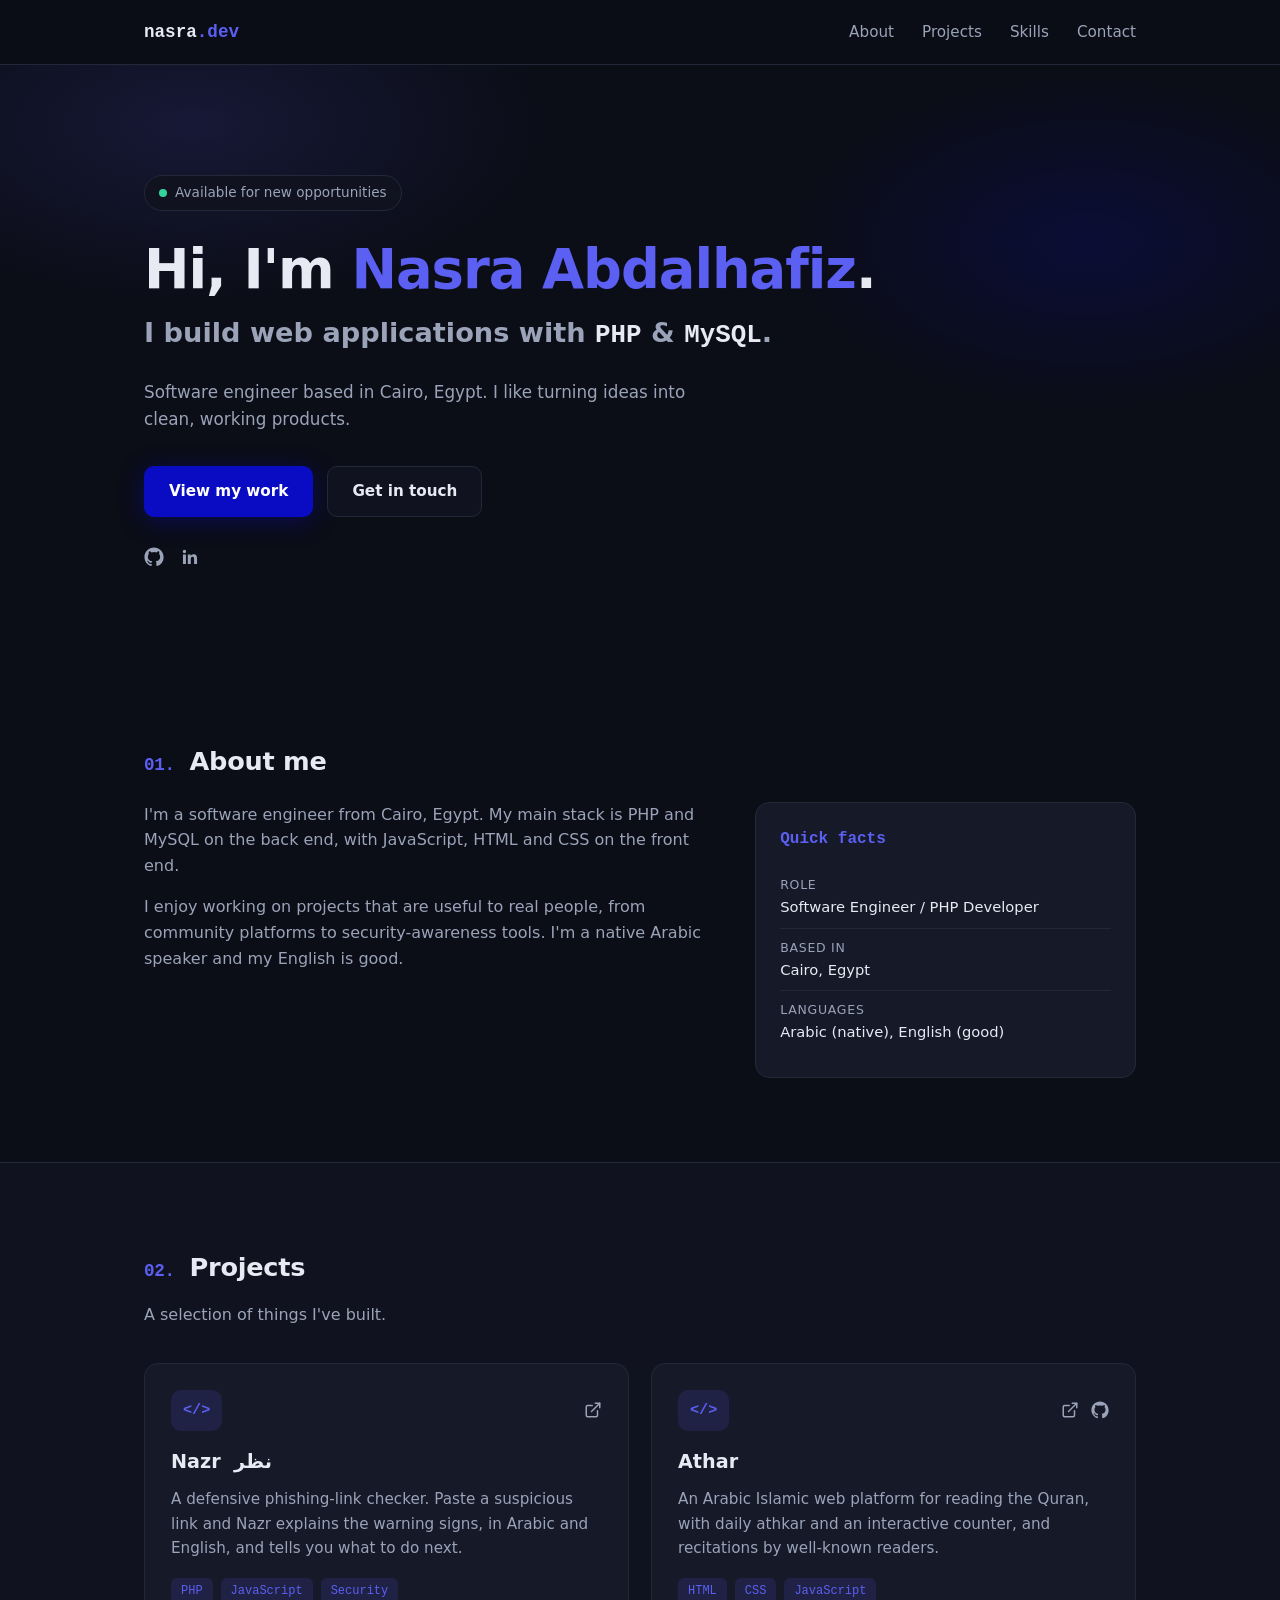
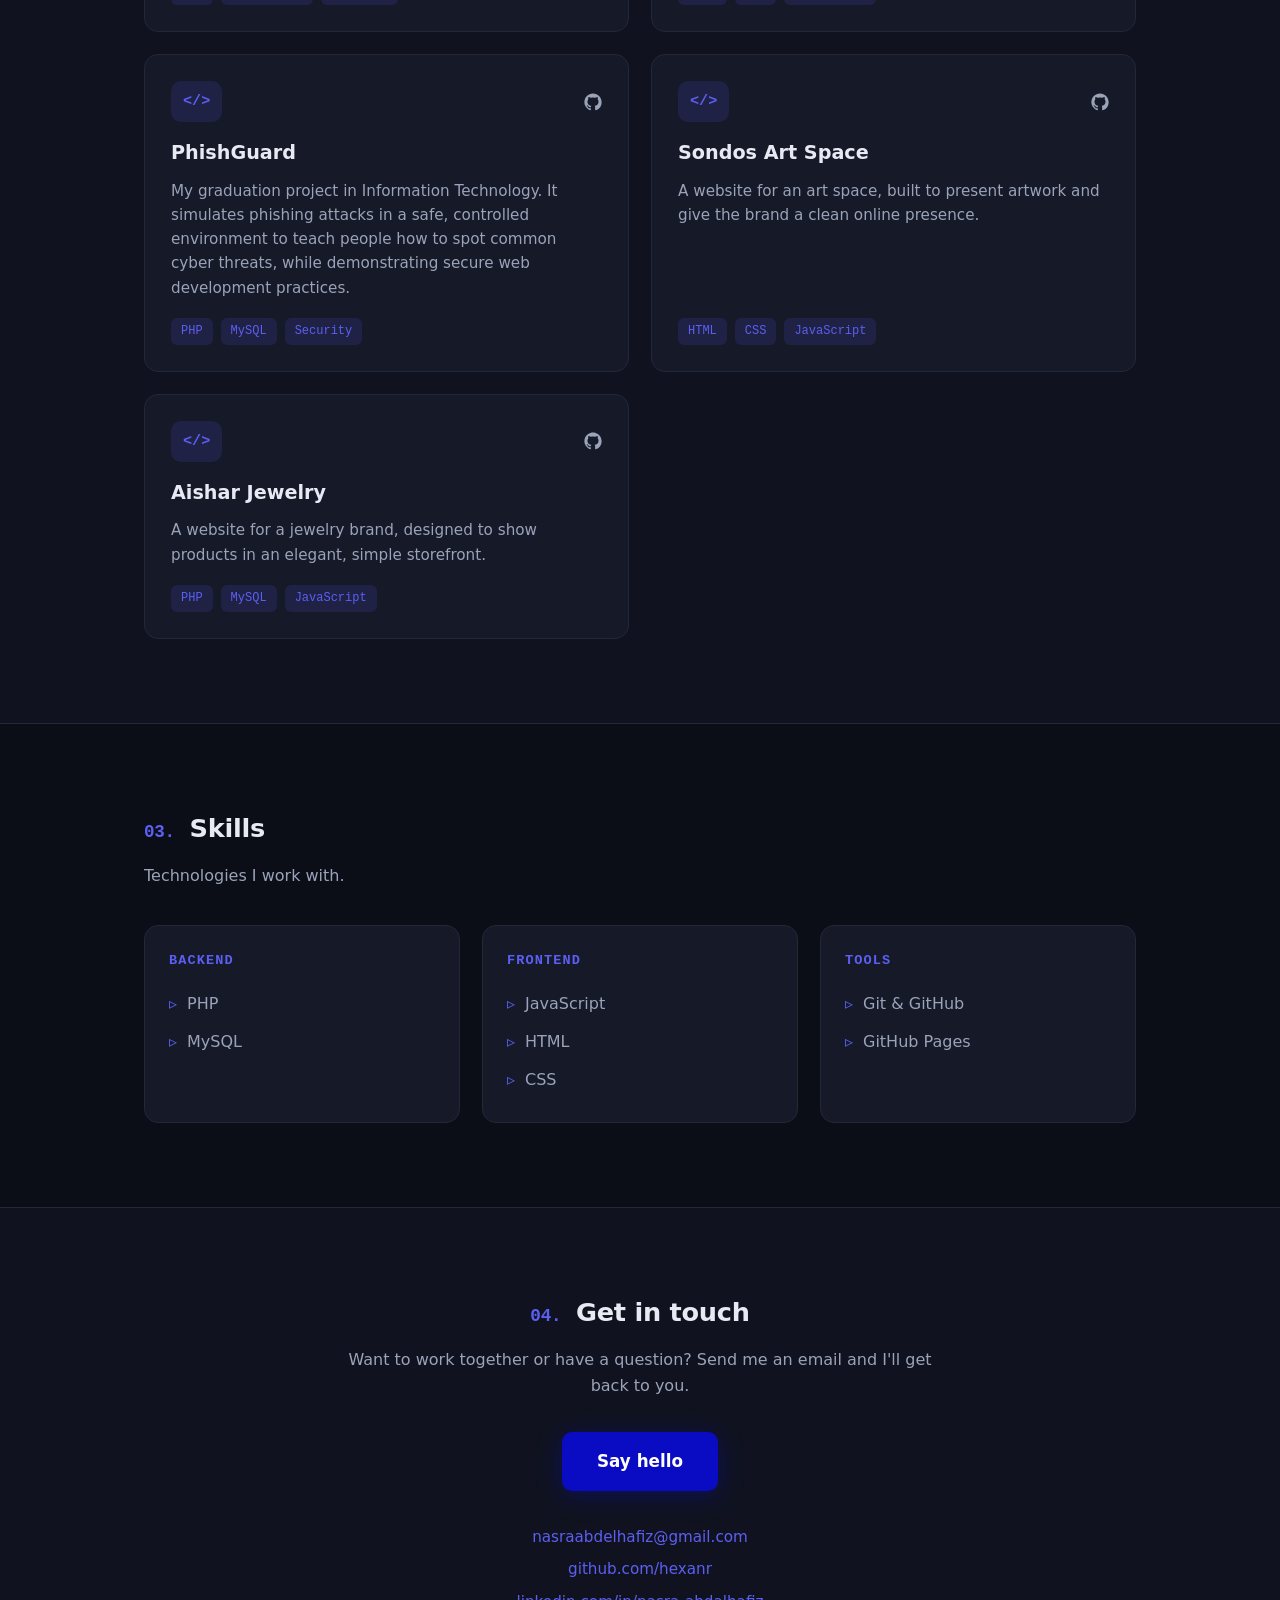
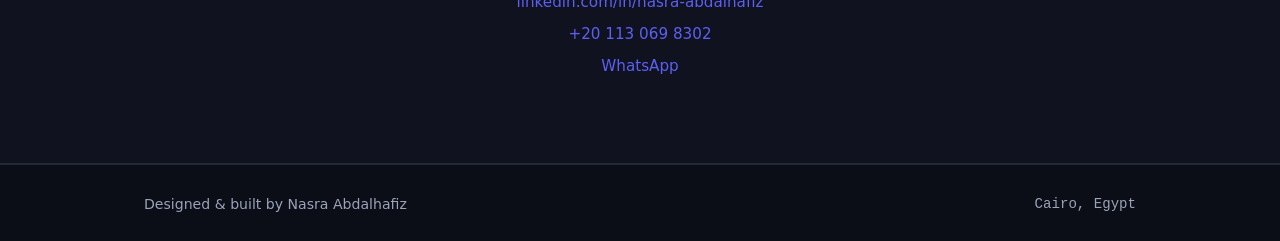
==== commit eab1ba66: "Add Nazr phishing-link checker project card Added a new project card for 'Nazr', a phishing-link che" ====
--- a/index.html
+++ b/index.html
@@ -93,6 +93,25 @@
             <div class="project-top">
               <span class="project-icon mono">&lt;/&gt;</span>
               <div class="project-links">
+                <a href="https://nazr.alwaysdata.net/" target="_blank" rel="noopener" aria-label="Live site">
+                  <svg viewBox="0 0 24 24" width="18" height="18" fill="none" stroke="currentColor" stroke-width="2" stroke-linecap="round" stroke-linejoin="round"><path d="M18 13v6a2 2 0 0 1-2 2H5a2 2 0 0 1-2-2V8a2 2 0 0 1 2-2h6"/><polyline points="15 3 21 3 21 9"/><line x1="10" y1="14" x2="21" y2="3"/></svg>
+                </a>
+              </div>
+            </div>
+            <h3>Nazr <span lang="ar">&nbsp;نظر</span></h3>
+            <p>
+              A defensive phishing-link checker. Paste a suspicious link and Nazr explains
+              the warning signs, in Arabic and English, and tells you what to do next.
+            </p>
+            <ul class="tag-list mono">
+              <li>PHP</li><li>JavaScript</li><li>Security</li>
+            </ul>
+          </article>
+
+          <article class="project-card">
+            <div class="project-top">
+              <span class="project-icon mono">&lt;/&gt;</span>
+              <div class="project-links">
                 <a href="https://hexanr.github.io/Athar/" target="_blank" rel="noopener" aria-label="Live site">
                   <svg viewBox="0 0 24 24" width="18" height="18" fill="none" stroke="currentColor" stroke-width="2" stroke-linecap="round" stroke-linejoin="round"><path d="M18 13v6a2 2 0 0 1-2 2H5a2 2 0 0 1-2-2V8a2 2 0 0 1 2-2h6"/><polyline points="15 3 21 3 21 9"/><line x1="10" y1="14" x2="21" y2="3"/></svg>
                 </a>
